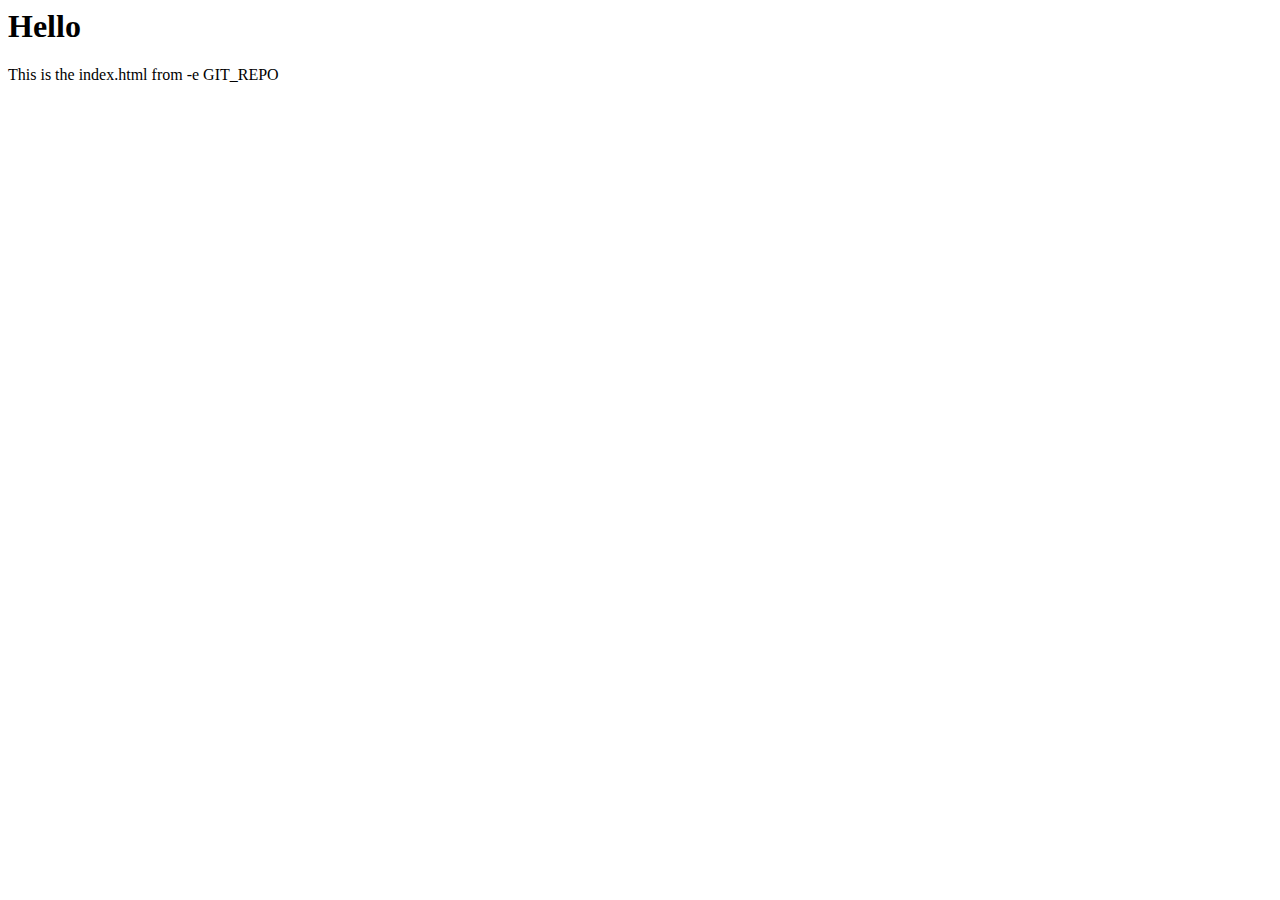
==== src/index.html @ 49c3c6c5 "mv src/" ====
<html>
  <head>
    <link href="https://maxcdn.bootstrapcdn.com/bootstrap/3.3.5/css/bootstrap.min.css" rel="stylesheet" integrity="sha256-MfvZlkHCEqatNoGiOXveE8FIwMzZg4W85qfrfIFBfYc= sha512-dTfge/zgoMYpP7QbHy4gWMEGsbsdZeCXz7irItjcC3sPUFtf0kuFbDz/ixG7ArTxmDjLXDmezHubeNikyKGVyQ==" crossorigin="anonymous">
    <title>Docker nginx Tutorial</title>
  </head>
  <body>
    <div class="container">
      <h1>Hello</h1>
      <p>This is the index.html from -e GIT_REPO</p>
    </div>
  </body>
</html>
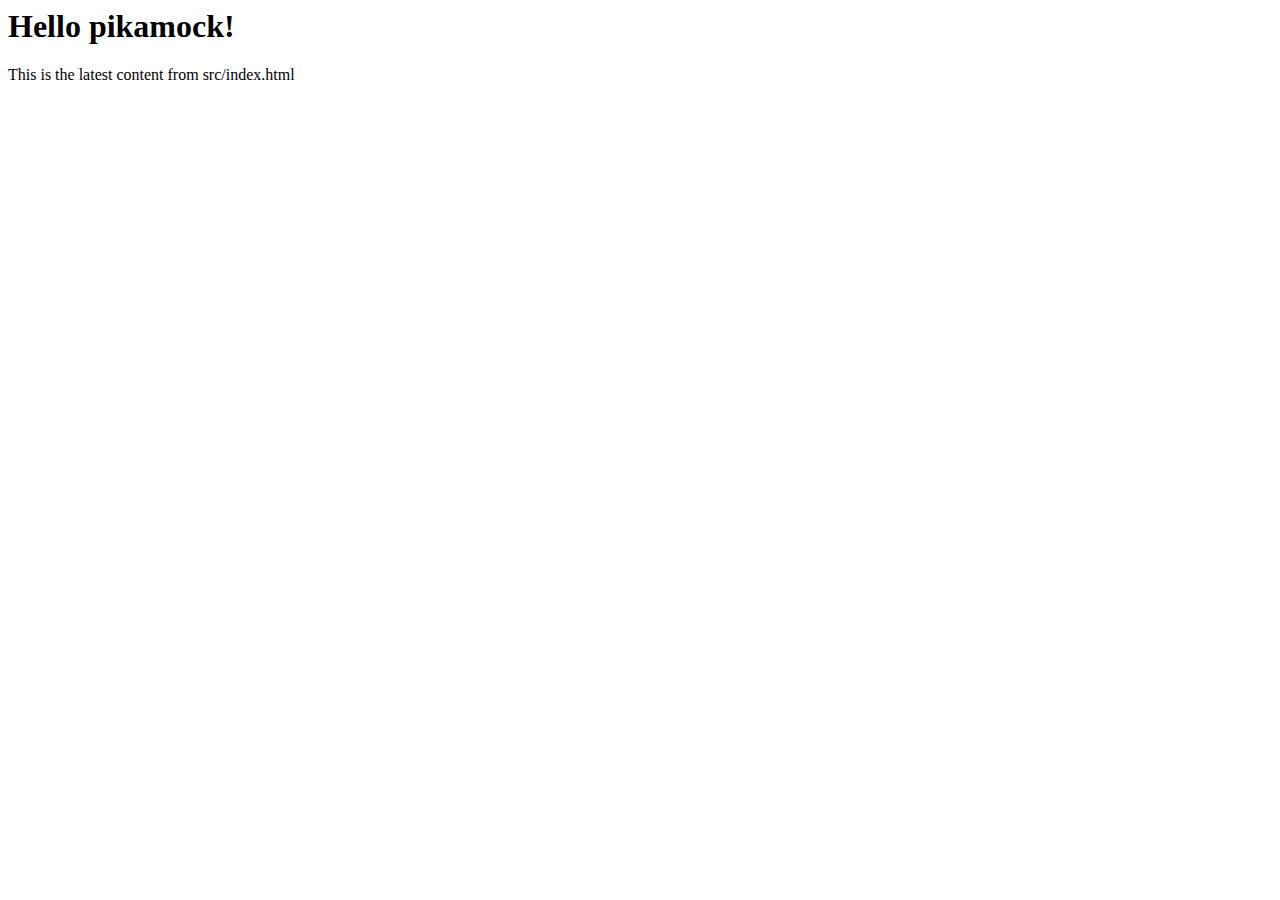
==== commit e369c07e: "update index mock" ====
--- a/src/index.html
+++ b/src/index.html
@@ -5,8 +5,8 @@
   </head>
   <body>
     <div class="container">
-      <h1>Hello</h1>
-      <p>This is the index.html from -e GIT_REPO</p>
+      <h1>Hello pikamock!</h1>
+      <p>This is the latest content from src/index.html</p>
     </div>
   </body>
 </html>
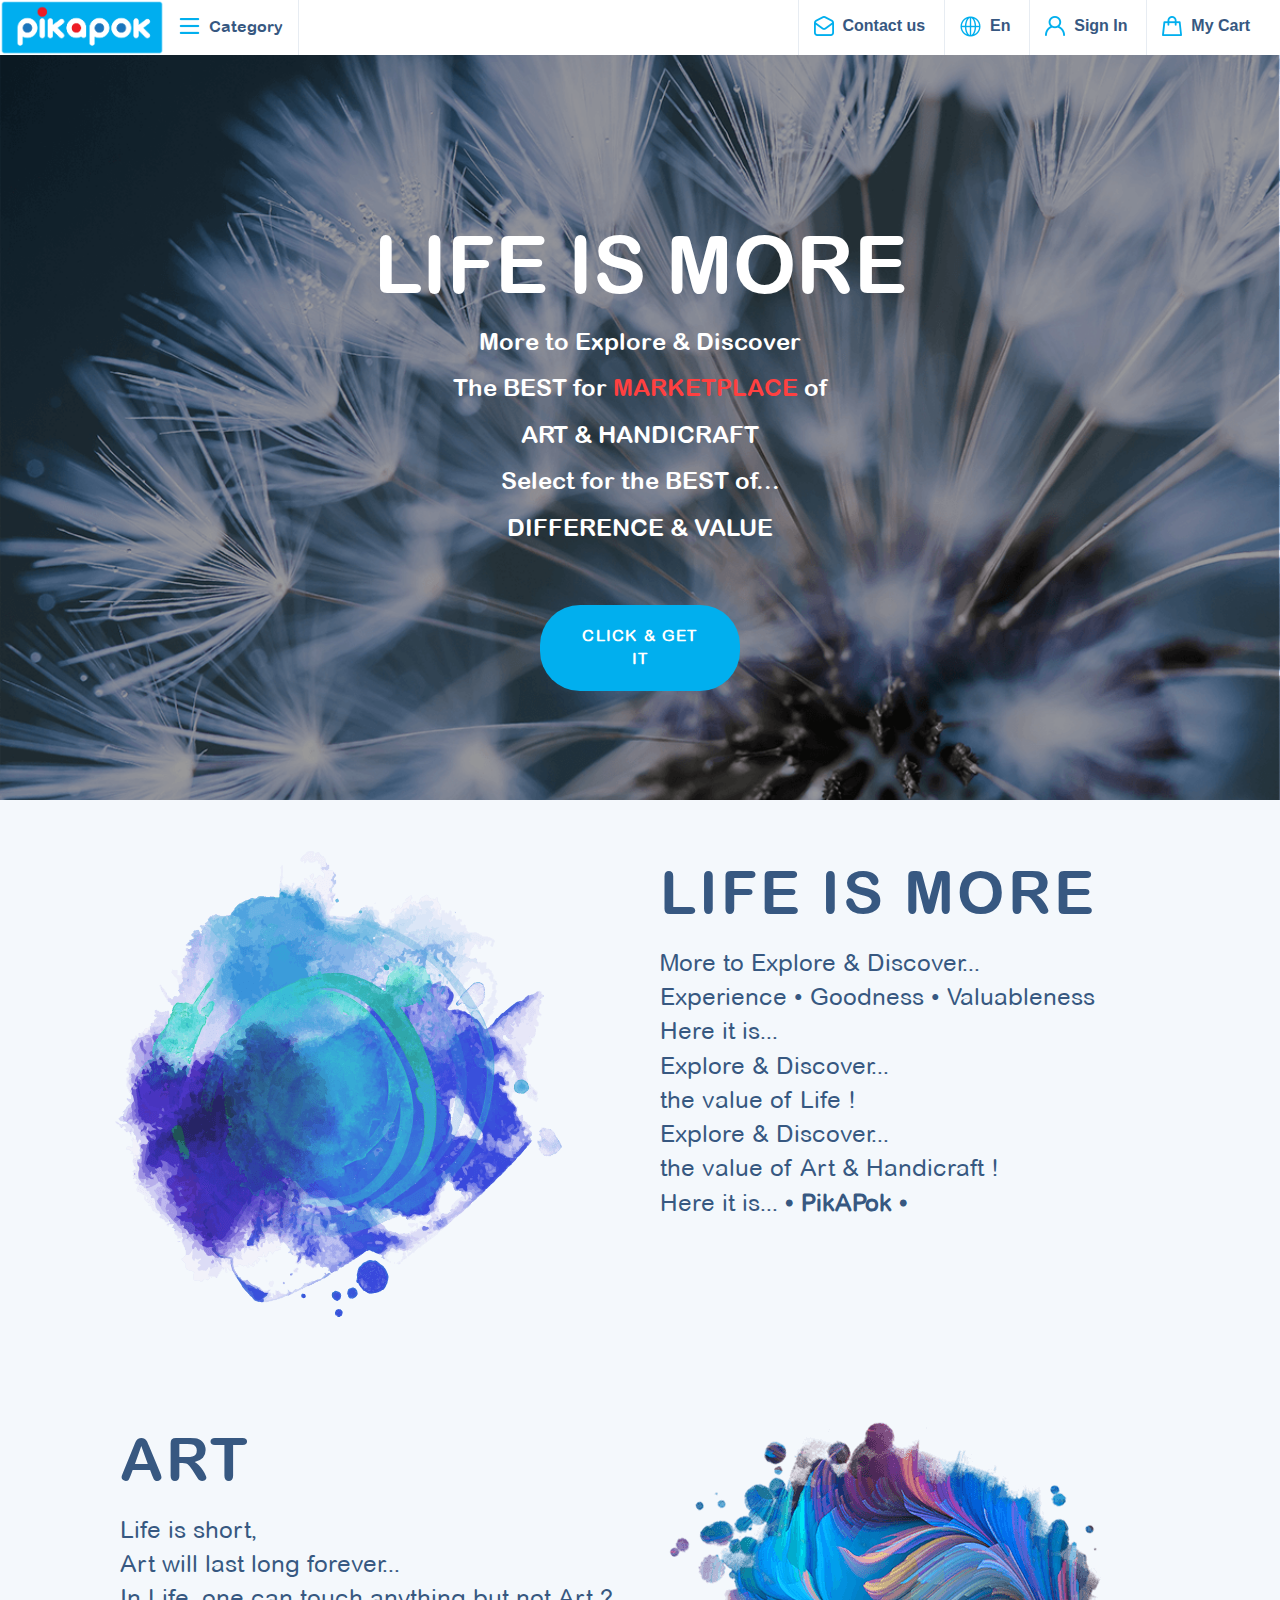
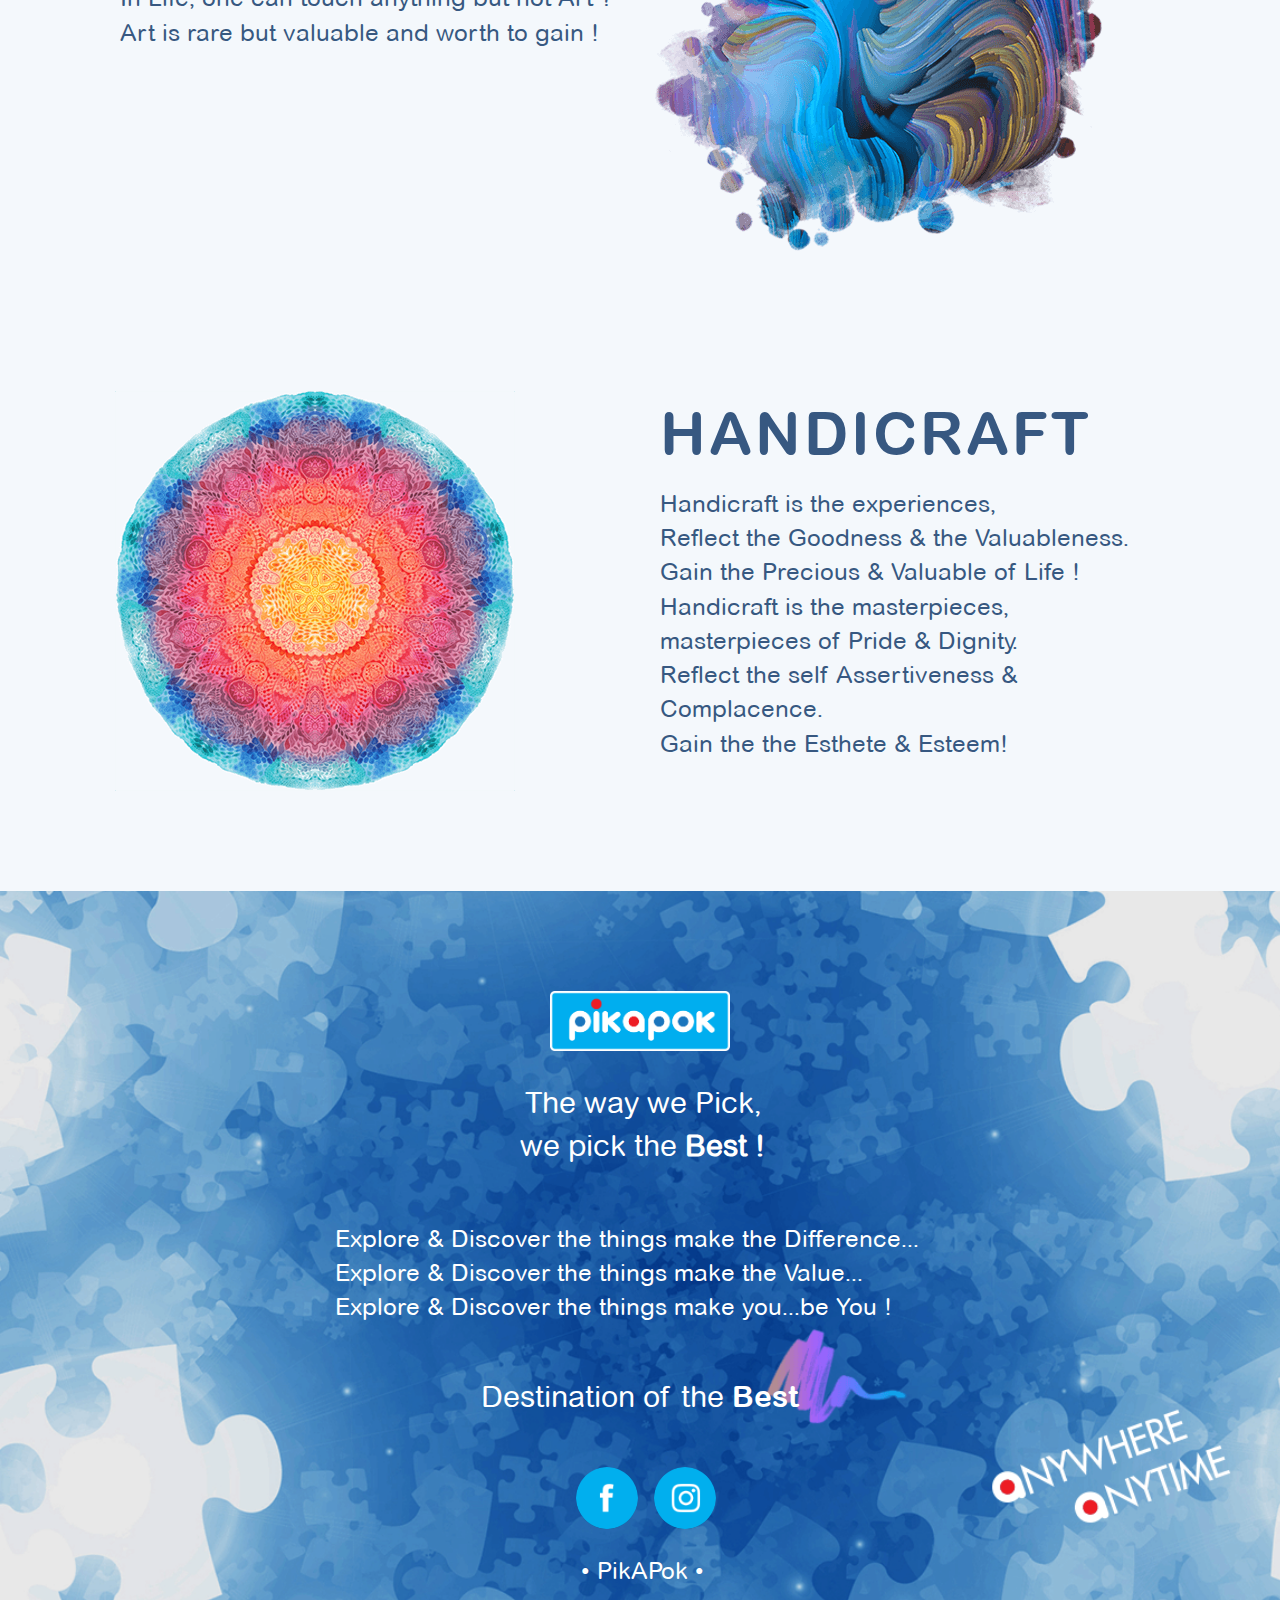
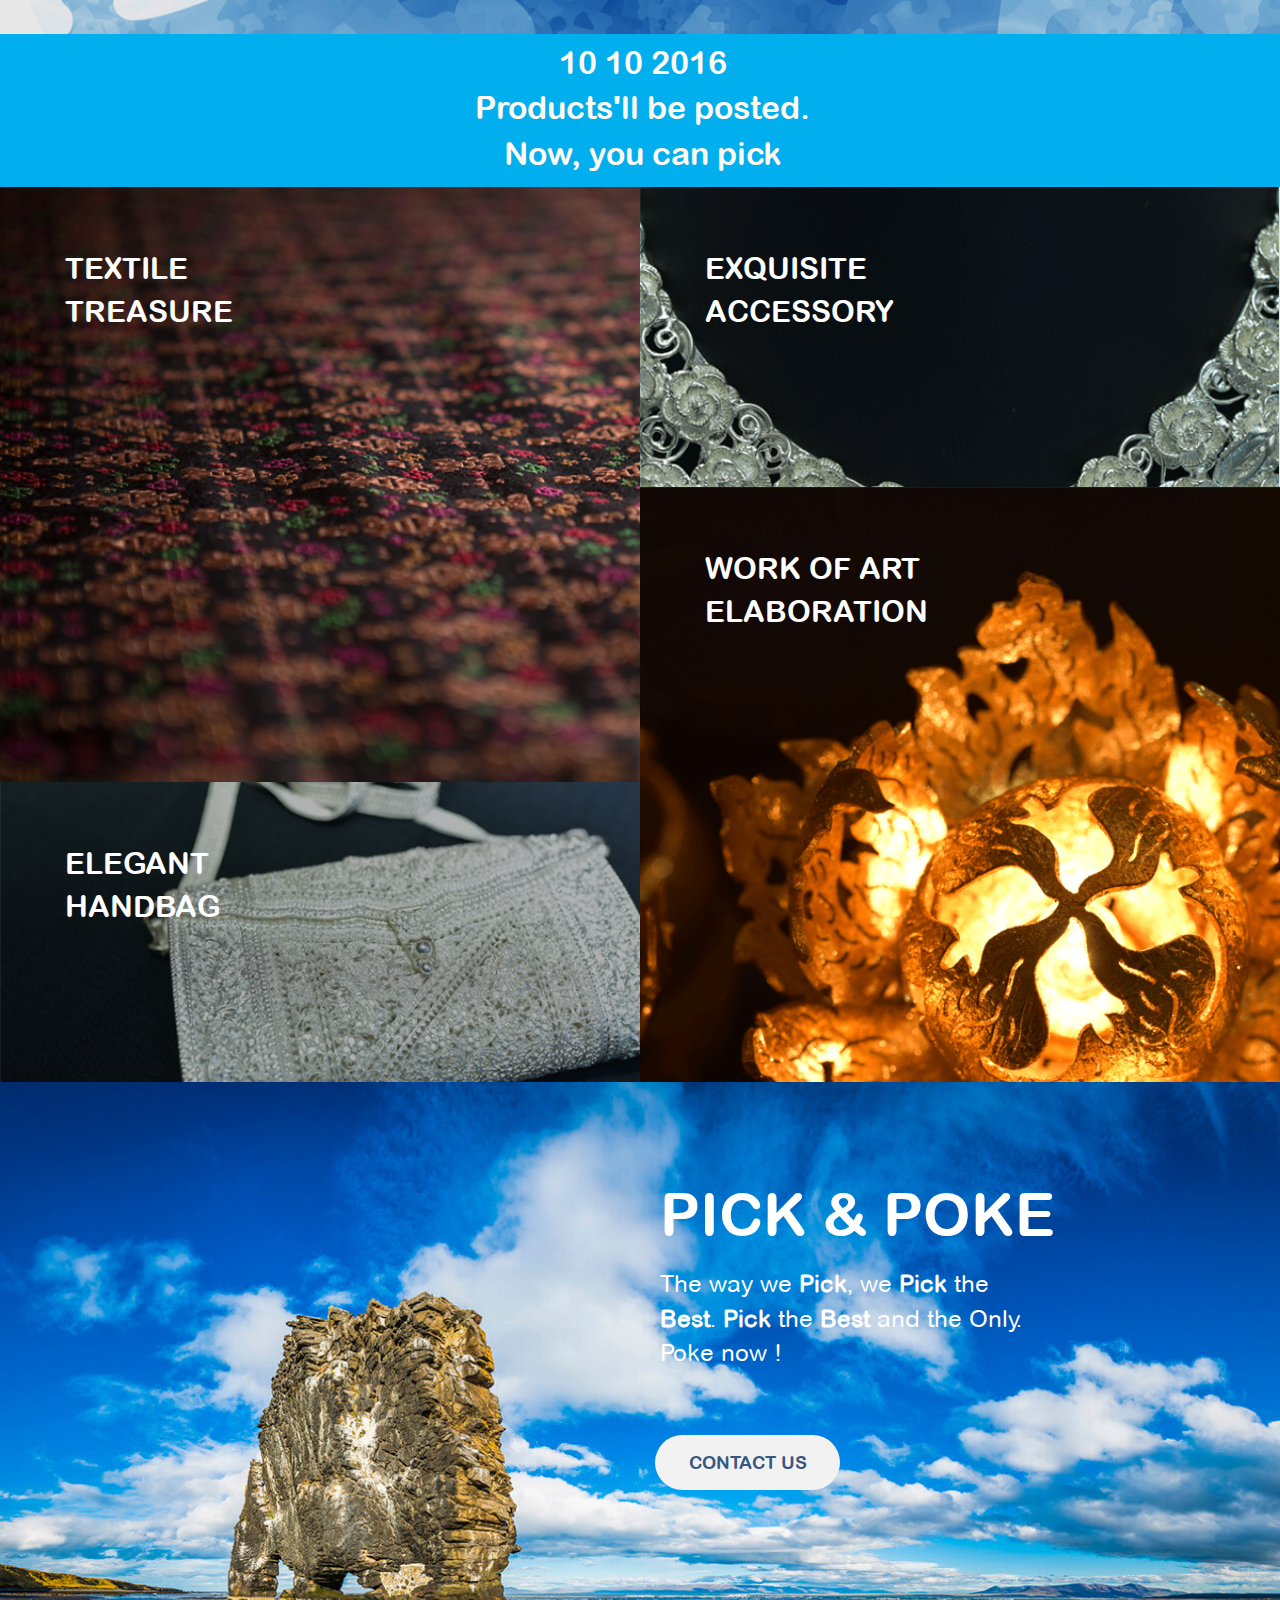
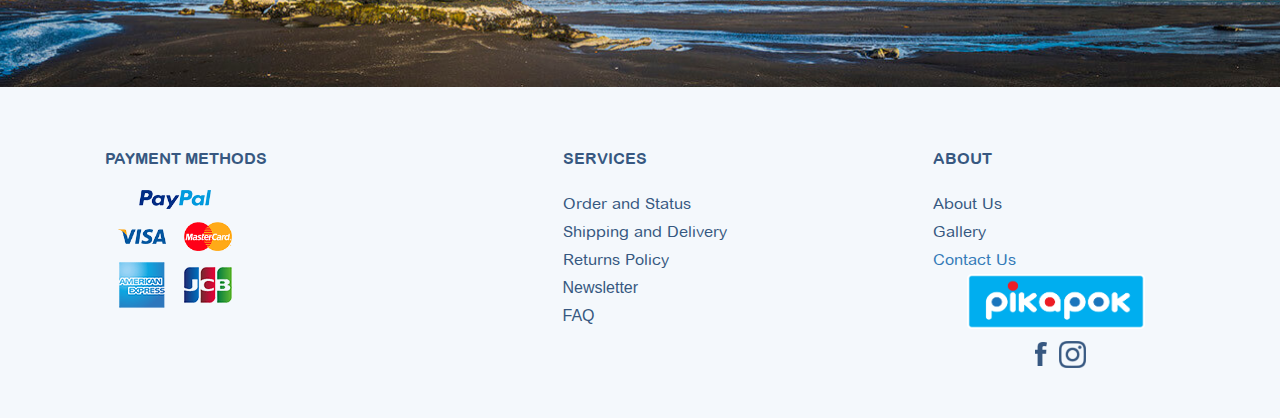
==== commit d69de25b: "Landing Static PikaMock" ====
--- a/src/index.html
+++ b/src/index.html
@@ -1,12 +1,282 @@
-<html>
-  <head>
-    <link href="https://maxcdn.bootstrapcdn.com/bootstrap/3.3.5/css/bootstrap.min.css" rel="stylesheet" integrity="sha256-MfvZlkHCEqatNoGiOXveE8FIwMzZg4W85qfrfIFBfYc= sha512-dTfge/zgoMYpP7QbHy4gWMEGsbsdZeCXz7irItjcC3sPUFtf0kuFbDz/ixG7ArTxmDjLXDmezHubeNikyKGVyQ==" crossorigin="anonymous">
-    <title>Docker nginx Tutorial</title>
-  </head>
-  <body>
-    <div class="container">
-      <h1>Hello pikamock!</h1>
-      <p>This is the latest content from src/index.html</p>
-    </div>
-  </body>
-</html>
+<!DOCTYPE html>
+<html lang="en">
+  <head>
+    <!-- Google Tag Manager -->
+    <script>(function(w,d,s,l,i){w[l]=w[l]||[];w[l].push({'gtm.start':
+    new Date().getTime(),event:'gtm.js'});var f=d.getElementsByTagName(s)[0],
+    j=d.createElement(s),dl=l!='dataLayer'?'&l='+l:'';j.async=true;j.src=
+    'https://www.googletagmanager.com/gtm.js?id='+i+dl;f.parentNode.insertBefore(j,f);
+    })(window,document,'script','dataLayer','GTM-PH7WVW');</script>
+    <!-- End Google Tag Manager -->
+    <meta charset="utf-8">
+    <meta http-equiv="X-UA-Compatible" content="IE=edge">
+    <meta name="viewport" content="width=device-width, initial-scale=1">
+    <!-- The above 3 meta tags *must* come first in the head; any other head content must come *after* these tags -->
+    <title>Pikapok</title>
+
+    <!-- Bootstrap -->
+    <link href="style/bootstrap/css/bootstrap.min.css" rel="stylesheet">
+    <!-- Custom Style -->
+    <link href="style/main-styles.css" rel="stylesheet">
+
+    <!-- HTML5 shim and Respond.js for IE8 support of HTML5 elements and media queries -->
+    <!-- WARNING: Respond.js doesn't work if you view the page via file:// -->
+    <!--[if lt IE 9]>
+      <script src="https://oss.maxcdn.com/html5shiv/3.7.3/html5shiv.min.js"></script>
+      <script src="https://oss.maxcdn.com/respond/1.4.2/respond.min.js"></script>
+    <![endif]-->
+
+  </head>
+  <body>
+    <!-- Google Tag Manager (noscript) -->
+    <noscript><iframe src="https://www.googletagmanager.com/ns.html?id=GTM-PH7WVW"
+    height="0" width="0" style="display:none;visibility:hidden"></iframe></noscript>
+    <!-- End Google Tag Manager (noscript) -->
+
+  <div class="container-fluid">
+  <!-- Top Nav Left Side -->
+    <div class="row pikapok_navbar-top">
+
+      <div class="col-sm-4 col-xs-12 navbar-top-left">
+        <a href="#alert_message">
+          <div class="pikapok__category">
+            <img src="images/icon-hamburger.png">
+            <p class="category-text page__bold-text">Category</p>
+          </div>
+        </a>
+        <a href="https://pikapok.wufoo.com/forms/m1kn5sv715hm67k/" target="_blank">
+          <div class="pikapok__mobile-menu">
+            <img src="images/icon-envelop.png">
+            <p class="category-text page__bold-text">Contact us</p>
+          </div>
+        </a>
+        <a href="#">
+          <div class="pikapok__logo">
+            <img class="pikapok__brand-logo" src="images/logo.png" alt="Pikapok Logo">
+          </div>
+        </a>
+
+      </div>
+      <!-- Top Nav Right Side -->
+      <div class="col-sm-8 hidden-xs navbar-top-right">
+      <a href="https://pikapok.wufoo.com/forms/m1kn5sv715hm67k/" target="_blank">
+        <div class="pikapok__menu_contact">
+          <img src="images/icon-envelop.png">
+          <p>Contact us</p>
+        </div>
+      </a>
+        <div class="pikapok__menu_languages">
+          <img src="images/icon-globe.png">
+          <p>En</p>
+        </div>
+        <div class="pikapok__menu_signin">
+          <img src="images/icon-user.png">
+          <p>Sign In</p>
+        </div>
+        <div class="pikapok__menu_cart">
+          <img src="images/icon-cart.png">
+          <p>My Cart</p>
+        </div>
+      </div>
+    </div>
+  <!-- End Top Nav -->
+    <div class="pikapok__page-content">
+      <div class="row pikapok__header pikapok__header-bg">
+        <div class="col-xs-12 col-sm-12">
+          <h1 class="page__bold-text">LIFE IS MORE</h1>
+          <h3 class="page__bold-text">More to Explore &#38; Discover</h3>
+          <h3 class="page__bold-text">The BEST for <span  class="marketplace">MARKETPLACE</span> of</h3>
+          <h3 class="page__bold-text">ART &#38; HANDICRAFT</h3>
+          <h3 class="page__bold-text">Select for the BEST of...</h3>
+          <h3 class="page__bold-text">DIFFERENCE &#38; VALUE</h3>
+          <a href="https://pikapok.wufoo.com/forms/m1kn5sv715hm67k/" target="_blank">
+            <button type="button" class="pikapok__round-btn page__regular-text"> Click &#38; Get it </button>
+          </a>
+        </div>
+      </div>
+
+      <div class="row pikapok__contents pikapok__content-1">
+        <div class="pikapok__content-image col-sm-6 col-xs-12">
+          <img class="img-responsive" src="images/art01.png">
+        </div>
+        <div class="pikapok__content-text col-sm-6 col-xs-12">
+          <p class="content-text__header page__bold-text">Life is more</p>
+          <p class="content-text__info page__regular-text">
+            More to Explore &#38; Discover... <br>
+            Experience • Goodness • Valuableness<br>
+            Here it is...<br>
+
+            Explore &#38; Discover... <br>
+            the value of Life !<br>
+
+            Explore &#38; Discover...<br>
+            the value of Art &#38; Handicraft !<br>
+
+            Here it is... <strong>• PikAPok •</strong>
+          </p>
+        </div>
+      </div>
+
+      <div class="row pikapok__contents pikapok__content-2">
+        <div class="pikapok__content-image col-sm-6 col-xs-12">
+          <img class="img-responsive" src="images/art02.png">
+        </div>
+        <div class="pikapok__content-text col-sm-6 col-xs-12">
+          <p class="content-text__header page__bold-text">Art</p>
+          <p class="content-text__info page__regular-text">
+            Life is short,<br>
+            Art will last long forever...<br>
+            In Life, one can touch anything but not Art ?<br>
+            Art is rare but valuable and worth to gain !
+          </p>
+        </div>
+      </div>
+
+      <div class="row pikapok__contents pikapok__content-3 ">
+        <div class="pikapok__content-image col-sm-6 col-xs-12">
+          <img class="img-responsive" src="images/art03.png">
+        </div>
+        <div class="pikapok__content-text col-sm-6 col-xs-12">
+          <p class="content-text__header page__bold-text">Handicraft</p>
+          <p class="content-text__info page__regular-text">
+            Handicraft is the experiences,<br>
+            Reflect the Goodness &#38; the Valuableness.<br>
+            Gain the Precious &#38; Valuable of Life !<br>
+
+            Handicraft is the masterpieces,<br>
+            masterpieces of Pride &#38; Dignity.<br>
+            Reflect the self Assertiveness &#38; Complacence.<br>
+            Gain the the Esthete &#38; Esteem!
+          </p>
+        </div>
+      </div>
+
+      <div class="row pikapok__highlight">
+        <div class="col-xs-12 pikapok__highlight-logo">
+          <img src="images/logo.png">
+        </div>
+
+        <div class="col-xs-12 highlight__header page__regular-text">
+          <p>The way we Pick, we pick the <strong>Best !</strong></p>
+        </div>
+
+        <div class="col-xs-12 highlight__content page__regular-text">
+          <p>Explore &#38; Discover the things make the Difference...</p>
+        </div>
+        <div class="col-xs-12 highlight__content page__regular-text">
+          <p>Explore &#38; Discover the things make the Value...</p>
+        </div>
+        <div class="col-xs-12 highlight__content page__regular-text">
+          <p>Explore &#38; Discover the things make you...be You !</p>
+        </div>
+
+        <div class="col-xs-12 highlight__footer-text page__regular-text">
+          Destination of the
+          <strong class="page__bold-text">Best</strong>
+        </div>
+
+        <div class="highlight__socials col-xs-12">
+          <a href="https://www.facebook.com/OfficialPikAPok/" target="_blank">
+            <img class="img-circle img-responsive" src="images/icon-fb.png">
+          </a>
+          <a href="https://www.instagram.com/pikapok_thailand/" target="_blank">
+            <img class="img-circle img-responsive" src="images/icon-inst.png">
+          </a>
+        </div>
+        <div class="pikapok__emo page__regular-text">
+          <p>• PikAPok •</p>
+        </div>
+      </div>
+      <!-- Alert Box -->
+      <div class="row" id="alert_message">
+        <div class="alert_message_box col-xs-12">
+          <p>
+            10 10 2016<br>
+            Products'll be posted.<br>
+            Now, you can pick<br>
+          </p>
+        </div>
+      </div>
+      <!-- End Alert Box -->
+      <div class="row pikapok__content-category" id="category">
+        <div class="col-sm-6 col-xs-12 category__left">
+          <div class="category__texttile">
+            <p class="category__header page__bold-text">Textile Treasure</p>
+            <p class="category__number">314 products</p>
+          </div>
+          <div class="category__bag">
+            <p class="category__header page__bold-text">Elegant Handbag</p>
+            <p class="category__number">314 products</p>
+          </div>
+        </div>
+        <div class="col-sm-6 col-xs-12 category__right">
+          <div class="category__accessory">
+            <p class="category__header page__bold-text">Exquisite Accessory</p>
+            <p class="category__number">314 products</p>
+          </div>
+          <div class="category__art">
+            <p class="category__header page__bold-text">Work of Art Elaboration</p>
+            <p class="category__number">314 products</p>
+          </div>
+        </div>
+      </div>
+
+      <div class="row pikapok__contact">
+        <div class="col-sm-6 col-sm-push-6 contact-details">
+          <p class="contact-header page__bold-text">PICK &#38; POKE</p>
+          <p class="contact-text page__regular-text">The way we <strong>Pick</strong>, we <strong>Pick</strong> the <strong>Best</strong>. <strong>Pick</strong> the <strong>Best</strong> and the Only.<br>Poke now !</p>
+          <a href="https://pikapok.wufoo.com/forms/m1kn5sv715hm67k/">
+            <button type="button" class="contact-button page__bold-text"> Contact us </button>
+          </a>
+        </div>
+      </div>
+
+      <footer class="row pikapok__footer">
+        <div class="col-sm-3 col-xs-12 footer-payment">
+          <p class="footer-column-header page__bold-text">Payment methods</p>
+          <div class="footer-payment-icon">
+            <img src="images/icon-paypal.png">
+            <img src="images/icon-visa.png">
+            <img src="images/icon-mastercard.png">
+            <img src="images/icon-american-express.png">
+            <img src="images/icon-jcb.png">
+          </div>
+        </div>
+
+        <div class="col-xs-10 col-xs-offset-1 col-sm-4 col-sm-push-1 footer-service">
+          <div class="footer-column-header page__bold-text">Services</div>
+          <div class="footer-column-menu page__regular-text">Order and Status</div>
+          <div class="footer-column-menu page__regular-text">Shipping and Delivery</div>
+          <div class="footer-column-menu page__regular-text">Returns Policy</div>
+          <div class="footer-column-menu">Newsletter</div>
+          <div class="footer-column-menu">FAQ</div>
+        </div>
+
+        <div class="col-sm-2 col-xs-10 col-xs-offset-1 footer-about">
+          <div class="footer-column-header page__bold-text">About</div>
+          <div class="footer-column-menu page__regular-text">About Us</div>
+          <div class="footer-column-menu page__regular-text">Gallery</div>
+          <div class="footer-column-menu page__regular-text">
+          <a href="https://pikapok.wufoo.com/forms/m1kn5sv715hm67k/" target="_blank">Contact Us</a>
+          </div>
+        </div>
+
+        <div class="col-xs-10 col-xs-offset-1 col-sm-3 footer-social">
+          <img class="footer-social-logo" src="images/logo.png">
+
+          <div class="footer-social-icons">
+
+            <a href="https://www.facebook.com/OfficialPikAPok/">
+              <img class="social-icon-facebook" src="images/footer-icon-fb.png">
+            </a>
+            <a href="https://www.instagram.com/pikapok_thailand/">
+              <img class="social-icon-twitter" src="images/footer-icon-ig.png">
+            </a>
+          </div>
+        </div>
+      </footer>
+    </div>
+  </div>
+
+  </body>
+</html>
--- a/src/style/main-styles.css
+++ b/src/style/main-styles.css
@@ -0,0 +1,2 @@
+@import url("index.css");
+@import url("index-responsive.css");